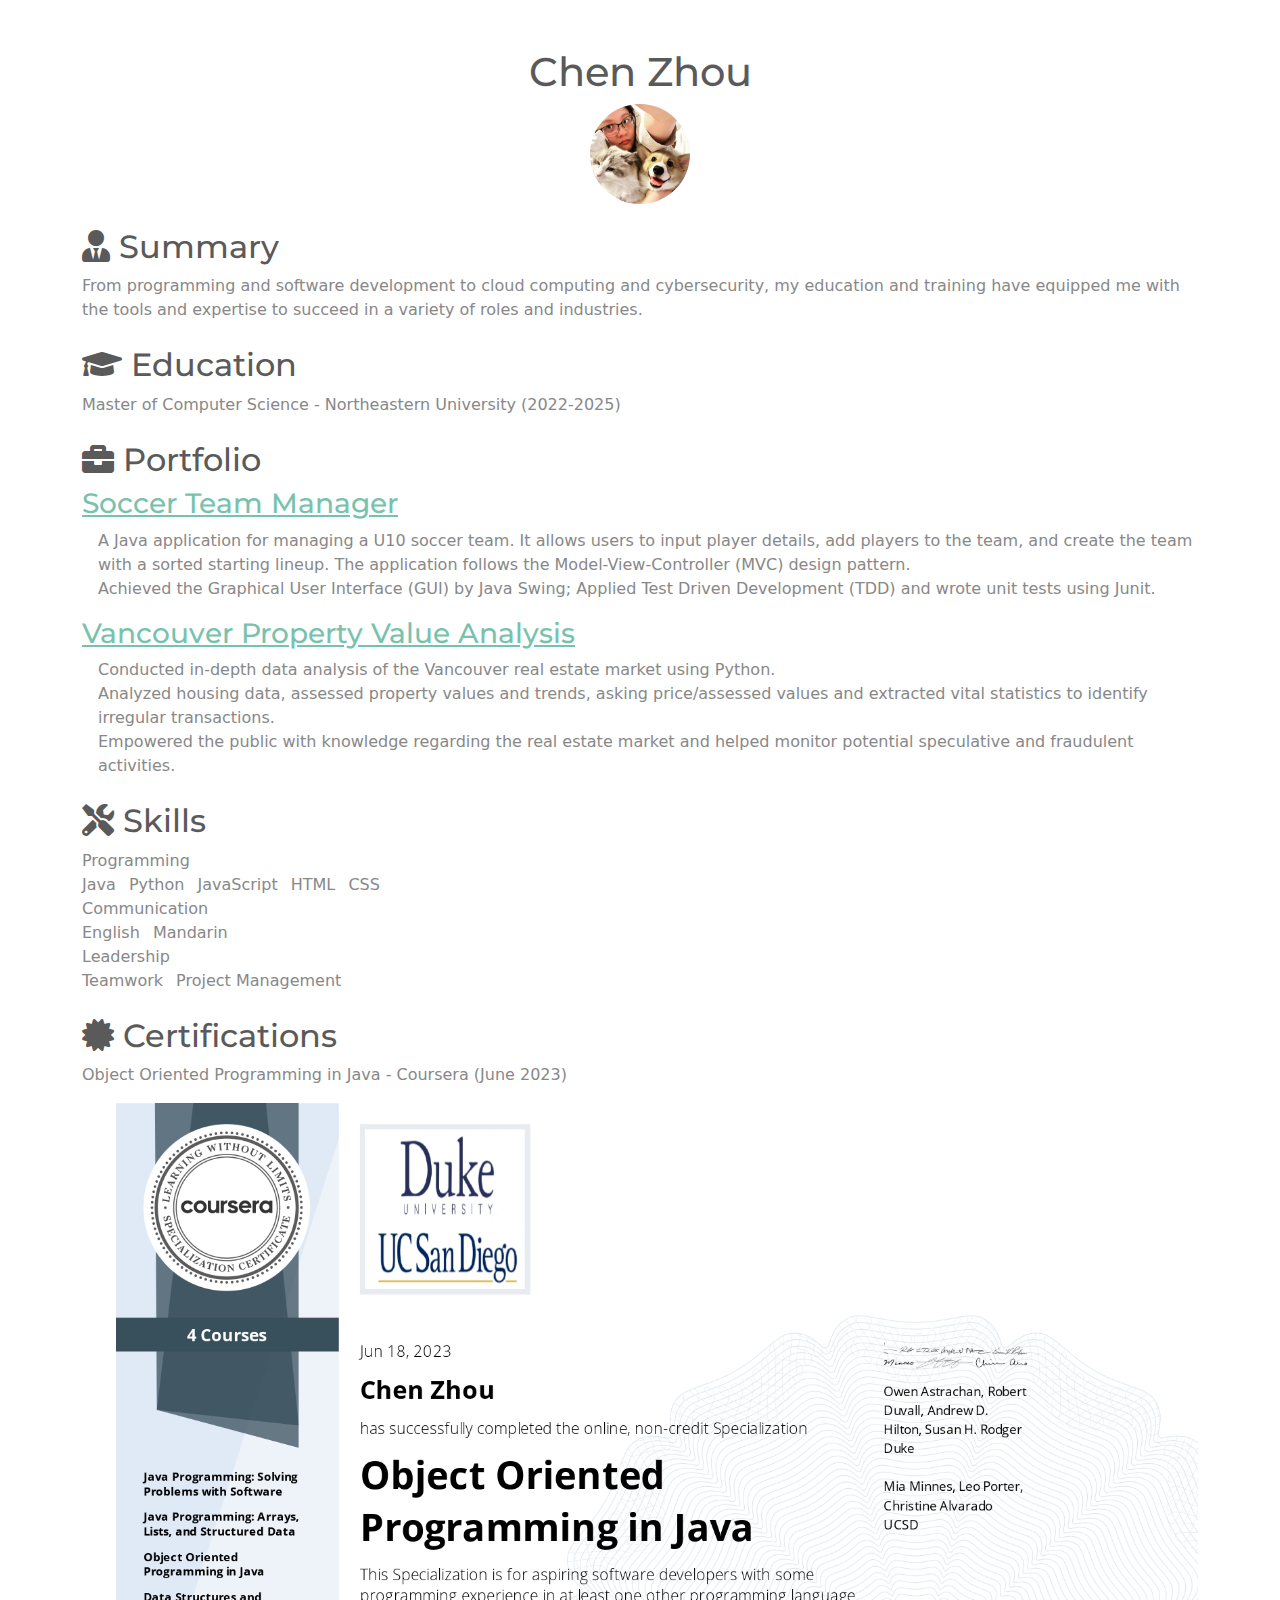
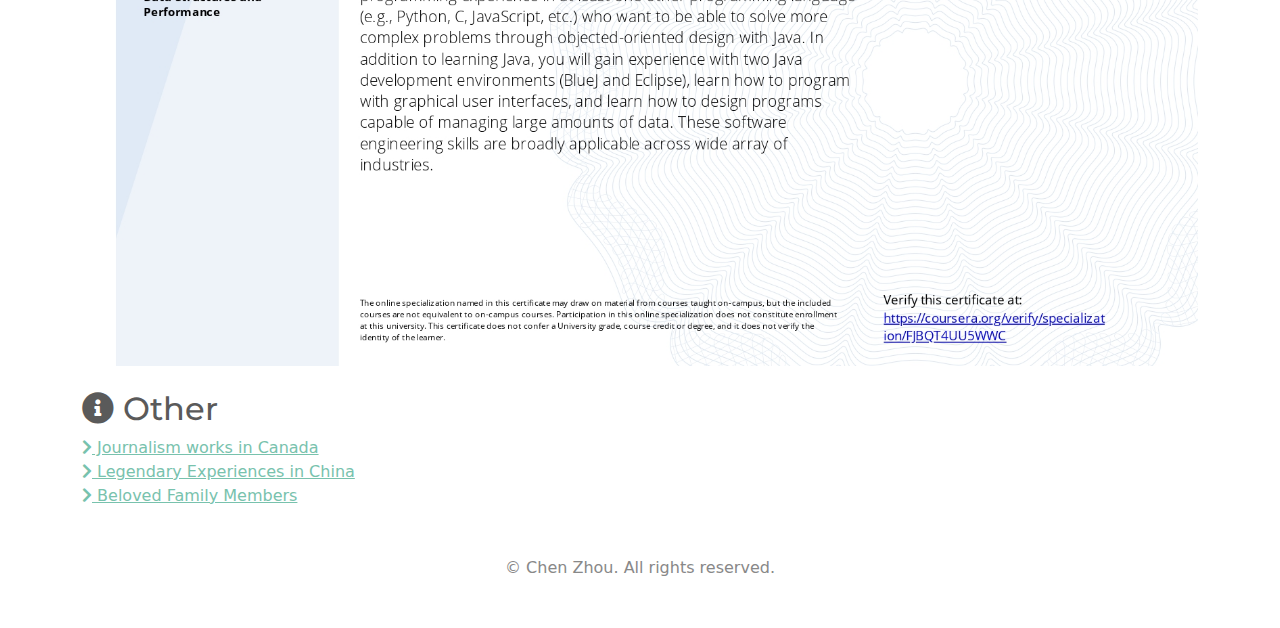
==== index.html @ 852b9773 "Add files via upload" ====
<!DOCTYPE html>
<html lang="en">
  <head>
    <meta charset="UTF-8" />
    <meta name="viewport" content="width=device-width, initial-scale=1.0" />
    <title>My Resume</title>

    <!-- Bootstrap CSS -->
    <link
      href="https://stackpath.bootstrapcdn.com/bootstrap/4.5.2/css/bootstrap.min.css"
      rel="stylesheet"
    />

    <!-- FontAwesome -->
    <link
      rel="stylesheet"
      href="https://cdnjs.cloudflare.com/ajax/libs/font-awesome/5.15.1/css/all.min.css"
    />
    <link rel="stylesheet" href="./Minty.css" />
  </head>

  <body>
    <div class="container my-5">
      <div class="text-center">
        <h1>Chen Zhou</h1>
        <img
          src="./assets/images/Chen.jpg"
          alt="profile image of Chen"
          class="rounded-circle"
          width="100"
        />
      </div>

      <div class="mt-4">
        <h2><i class="fas fa-user-tie"></i> Summary</h2>
        <p>
          From programming and software development to cloud computing and
          cybersecurity, my education and training have equipped me with the
          tools and expertise to succeed in a variety of roles and industries.
        </p>
      </div>

      <div class="mt-4">
        <h2><i class="fas fa-graduation-cap"></i> Education</h2>
        <ul class="list-unstyled">
          <li>
            Master of Computer Science - Northeastern University (2022-2025)
          </li>
        </ul>
      </div>

      <div class="mt-4">
        <h2><i class="fas fa-briefcase"></i> Portfolio</h2>
        <ul class="list-unstyled">
          <!-- Portfolio 1 -->
          <li class="mb-3">
            <h3>
              <a href="https://github.com/Lenore8963/Building_a_soccer_team.git"
                >Soccer Team Manager</a
              >
            </h3>
            <ul class="list-unstyled ml-3">
              <li>
                A Java application for managing a U10 soccer team. It allows
                users to input player details, add players to the team, and
                create the team with a sorted starting lineup. The application
                follows the Model-View-Controller (MVC) design pattern.
              </li>
              <li>
                Achieved the Graphical User Interface (GUI) by Java Swing;
                Applied Test Driven Development (TDD) and wrote unit tests using
                Junit.
              </li>
            </ul>
          </li>
          <!-- Portfolio 2 -->
          <li>
            <h3>
              <a
                href="https://github.com/Lenore8963/Vancouver_property_values.git"
                >Vancouver Property Value Analysis</a
              >
            </h3>
            <ul class="list-unstyled ml-3">
              <li>
                Conducted in-depth data analysis of the Vancouver real estate
                market using Python.
              </li>
              <li>
                Analyzed housing data, assessed property values and trends,
                asking price/assessed values and extracted vital statistics to
                identify irregular transactions.
              </li>
              <li>
                Empowered the public with knowledge regarding the real estate
                market and helped monitor potential speculative and fraudulent
                activities.
              </li>
            </ul>
          </li>
        </ul>
      </div>

      <div class="mt-4">
        <h2><i class="fas fa-tools"></i> Skills</h2>
        <ul class="list-unstyled">
          <li>
            Programming
            <ul class="list-inline">
              <li class="list-inline-item">Java</li>
              <li class="list-inline-item">Python</li>
              <li class="list-inline-item">JavaScript</li>
              <li class="list-inline-item">HTML</li>
              <li class="list-inline-item">CSS</li>
            </ul>
          </li>
          <li>
            Communication
            <ul class="list-inline">
              <li class="list-inline-item">English</li>
              <li class="list-inline-item">Mandarin</li>
            </ul>
          </li>
          <li>
            Leadership
            <ul class="list-inline">
              <li class="list-inline-item">Teamwork</li>
              <li class="list-inline-item">Project Management</li>
            </ul>
          </li>
        </ul>
      </div>

      <div class="mt-4">
        <h2><i class="fas fa-certificate"></i> Certifications</h2>
        <ul class="list-unstyled">
          <li class="mb-3">
            Object Oriented Programming in Java - Coursera (June 2023)
          </li>
          <img
            src="./assets/images/Coursera-Java.jpg"
            alt="Java Certification"
            class="img-fluid rounded"
          />
        </ul>
      </div>

      <div class="mt-4">
        <h2><i class="fas fa-info-circle"></i> Other</h2>
        <ul class="list-unstyled">
          <li>
            <a href="./public/journalism-canada.html"
              ><i class="fas fa-chevron-right"></i> Journalism works in
              Canada</a
            >
          </li>
          <li>
            <a href="./public/journalism-china.html"
              ><i class="fas fa-chevron-right"></i> Legendary Experiences in
              China</a
            >
          </li>
          <li>
            <a href="./public/family.html"
              ><i class="fas fa-chevron-right"></i> Beloved Family Members</a
            >
            <!-- </li> -->
            <!-- <li>
            <a href="./contact.html"
              ><i class="fas fa-chevron-right"></i> Contact Me</a
            >
          </li> -->
          </li>
        </ul>
      </div>

      <footer class="mt-5 text-center">
        <p>© Chen Zhou. All rights reserved.</p>
      </footer>
    </div>

    <!-- Bootstrap JS & jQuery -->
    <script src="https://code.jquery.com/jquery-3.5.1.slim.min.js"></script>
    <script src="https://cdn.jsdelivr.net/npm/@popperjs/core@2.9.2/dist/umd/popper.min.js"></script>
    <script src="https://stackpath.bootstrapcdn.com/bootstrap/4.5.2/js/bootstrap.min.js"></script>
  </body>
</html>
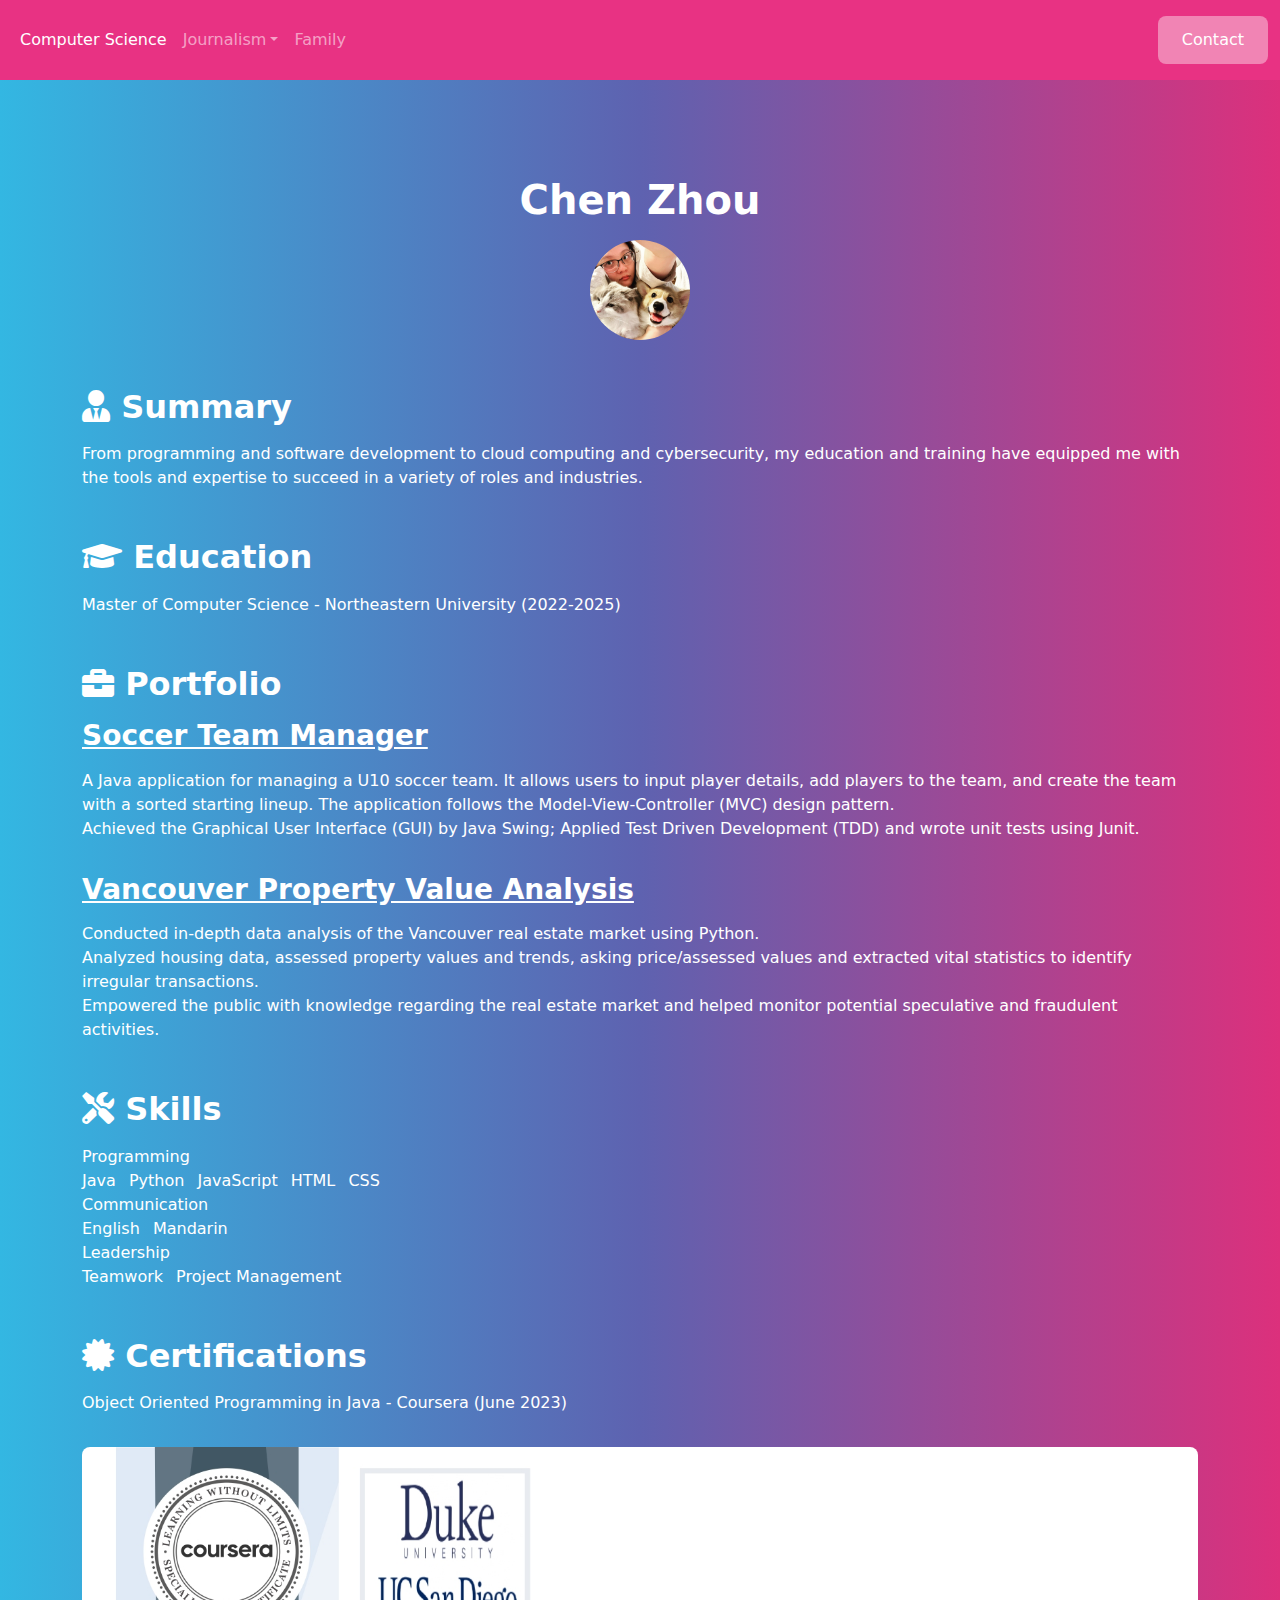
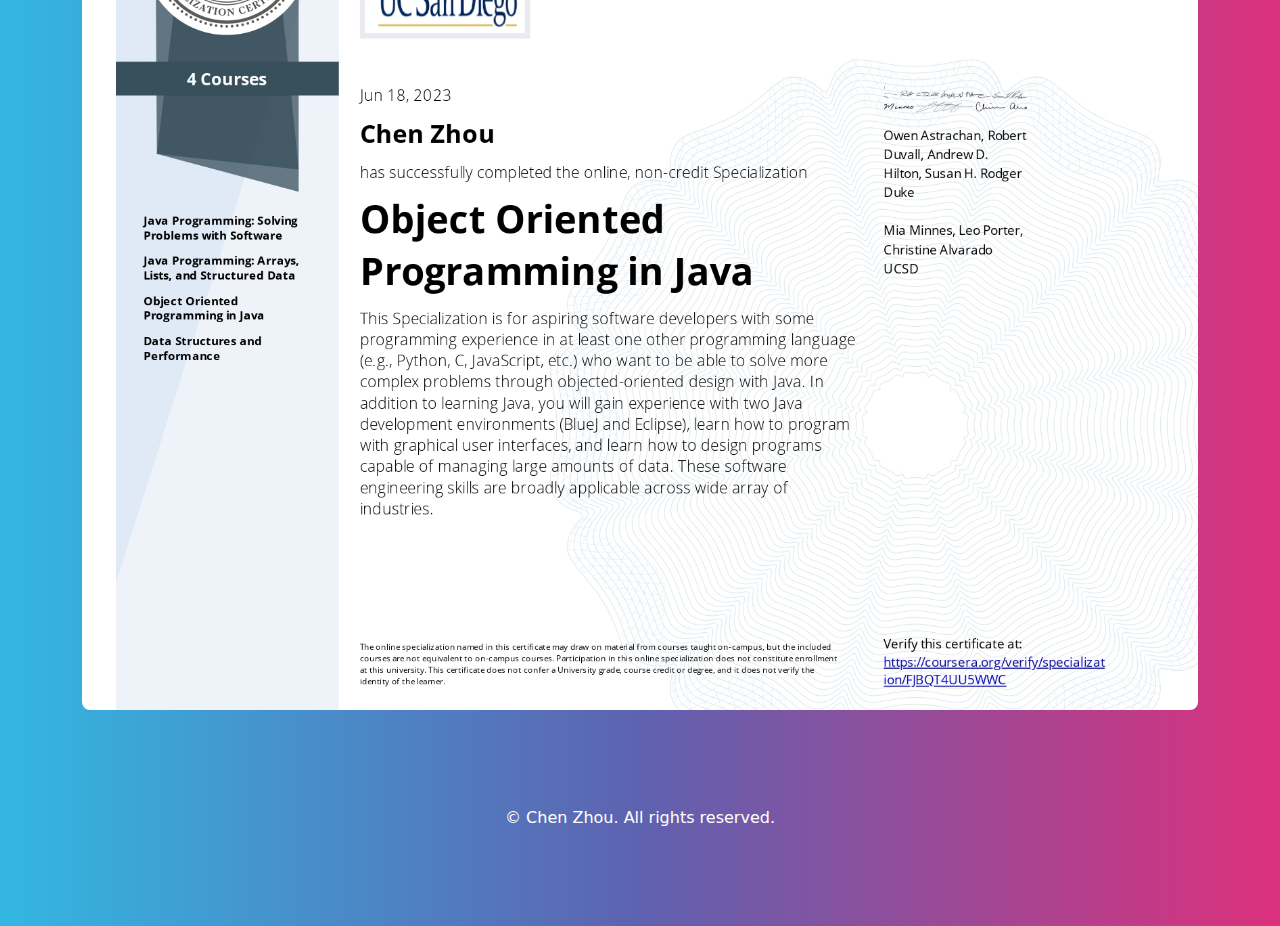
==== commit 1789f696: "quartz" ====
--- a/index.html
+++ b/index.html
@@ -5,21 +5,87 @@
     <meta name="viewport" content="width=device-width, initial-scale=1.0" />
     <title>My Resume</title>
 
-    <!-- Bootstrap CSS -->
-    <link
-      href="https://stackpath.bootstrapcdn.com/bootstrap/4.5.2/css/bootstrap.min.css"
-      rel="stylesheet"
-    />
-
     <!-- FontAwesome -->
     <link
       rel="stylesheet"
       href="https://cdnjs.cloudflare.com/ajax/libs/font-awesome/5.15.1/css/all.min.css"
     />
-    <link rel="stylesheet" href="./Minty.css" />
+    <link rel="stylesheet" href="./Quartz.css" />
   </head>
 
   <body>
+    <!-- Nav bar -->
+    <nav class="navbar navbar-expand-lg bg-primary" data-bs-theme="dark">
+      <div class="container-fluid">
+        <!-- <a class="navbar-brand" href="#">Navbar</a> -->
+        <button
+          class="navbar-toggler"
+          type="button"
+          data-bs-toggle="collapse"
+          data-bs-target="#navbarColor01"
+          aria-controls="navbarColor01"
+          aria-expanded="false"
+          aria-label="Toggle navigation"
+        >
+          <span class="navbar-toggler-icon"></span>
+        </button>
+        <div class="collapse navbar-collapse" id="navbarColor01">
+          <ul class="navbar-nav me-auto">
+            <li class="nav-item">
+              <a class="nav-link active" href="./index.html"
+                >Computer Science
+                <span class="visually-hidden">(current)</span>
+              </a>
+            </li>
+            <li class="nav-item dropdown">
+              <a
+                class="nav-link dropdown-toggle"
+                data-bs-toggle="dropdown"
+                href="#"
+                role="button"
+                aria-haspopup="true"
+                aria-expanded="false"
+                >Journalism</a
+              >
+              <div class="dropdown-menu">
+                <a class="dropdown-item" href="./public/journalism-canada.html"
+                  >Canada</a
+                >
+                <div class="dropdown-divider"></div>
+                <a class="dropdown-item" href="./public/journalism-china.html"
+                  >China</a
+                >
+                <!-- <a class="dropdown-item" href="#">Something else here</a>
+
+                <a class="dropdown-item" href="#">Separated link</a> -->
+              </div>
+            </li>
+            <li class="nav-item">
+              <a class="nav-link" href="./public/family.html">Family</a>
+            </li>
+            <!-- <li class="nav-item">
+              <a class="nav-link" href="#">Pricing</a>
+            </li>
+            <li class="nav-item">
+              <a class="nav-link" href="#">About</a>
+            </li> -->
+          </ul>
+          <form class="d-flex">
+            <!-- <input
+              class="form-control me-sm-2"
+              type="search"
+              placeholder="Search"
+            /> -->
+            <a
+              href="./public/contact.html"
+              class="btn btn-secondary my-2 my-sm-0"
+            >
+              Contact
+            </a>
+          </form>
+        </div>
+      </div>
+    </nav>
     <div class="container my-5">
       <div class="text-center">
         <h1>Chen Zhou</h1>
@@ -145,7 +211,7 @@
         </ul>
       </div>
 
-      <div class="mt-4">
+      <!-- <div class="mt-4">
         <h2><i class="fas fa-info-circle"></i> Other</h2>
         <ul class="list-unstyled">
           <li>
@@ -164,24 +230,22 @@
             <a href="./public/family.html"
               ><i class="fas fa-chevron-right"></i> Beloved Family Members</a
             >
-            <!-- </li> -->
-            <!-- <li>
+            </li>
+            <li>
             <a href="./contact.html"
               ><i class="fas fa-chevron-right"></i> Contact Me</a
             >
-          </li> -->
-          </li>
-        </ul>
-      </div>
+          </li>
+          </li>
+        </ul>
+      </div> -->
 
       <footer class="mt-5 text-center">
         <p>© Chen Zhou. All rights reserved.</p>
       </footer>
     </div>
 
-    <!-- Bootstrap JS & jQuery -->
-    <script src="https://code.jquery.com/jquery-3.5.1.slim.min.js"></script>
-    <script src="https://cdn.jsdelivr.net/npm/@popperjs/core@2.9.2/dist/umd/popper.min.js"></script>
-    <script src="https://stackpath.bootstrapcdn.com/bootstrap/4.5.2/js/bootstrap.min.js"></script>
+    <!-- Bootstrap JS (and its dependencies) -->
+    <script src="https://cdn.jsdelivr.net/npm/bootstrap@5.0.2/dist/js/bootstrap.bundle.min.js"></script>
   </body>
 </html>
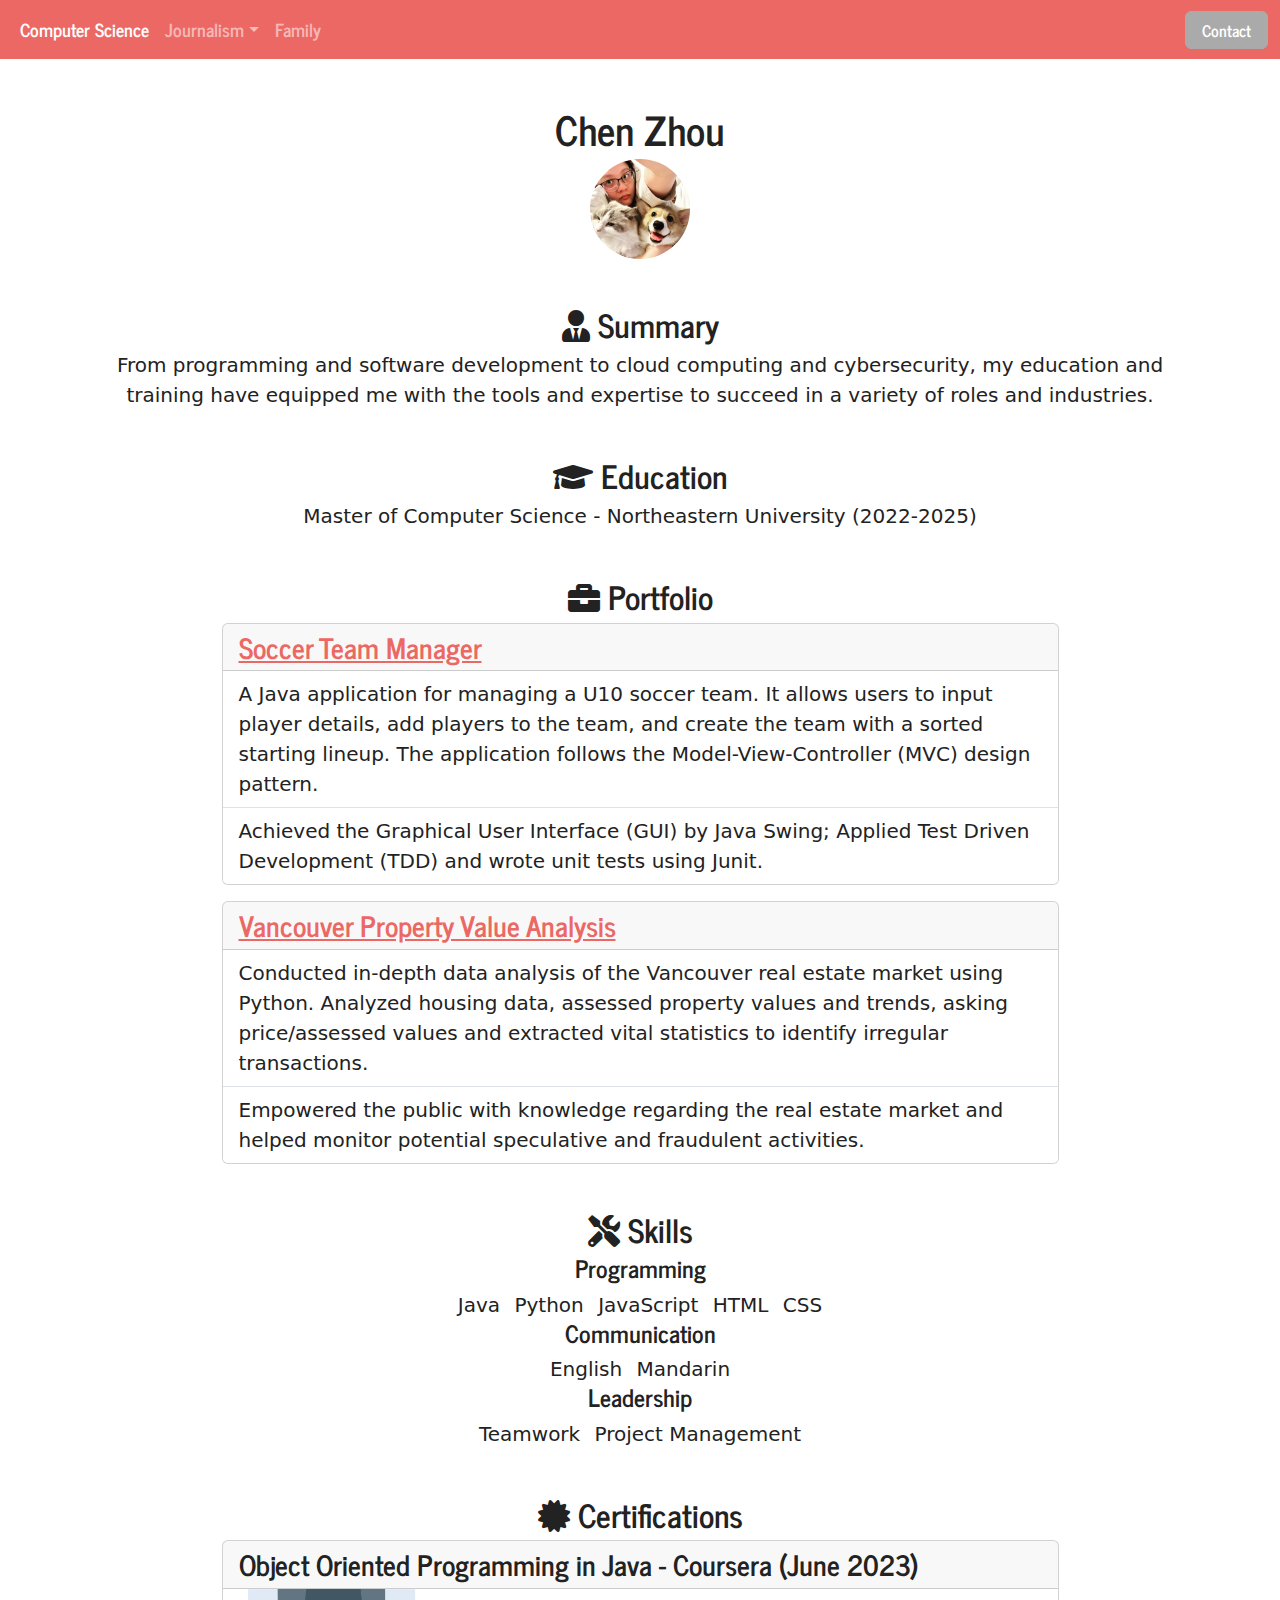
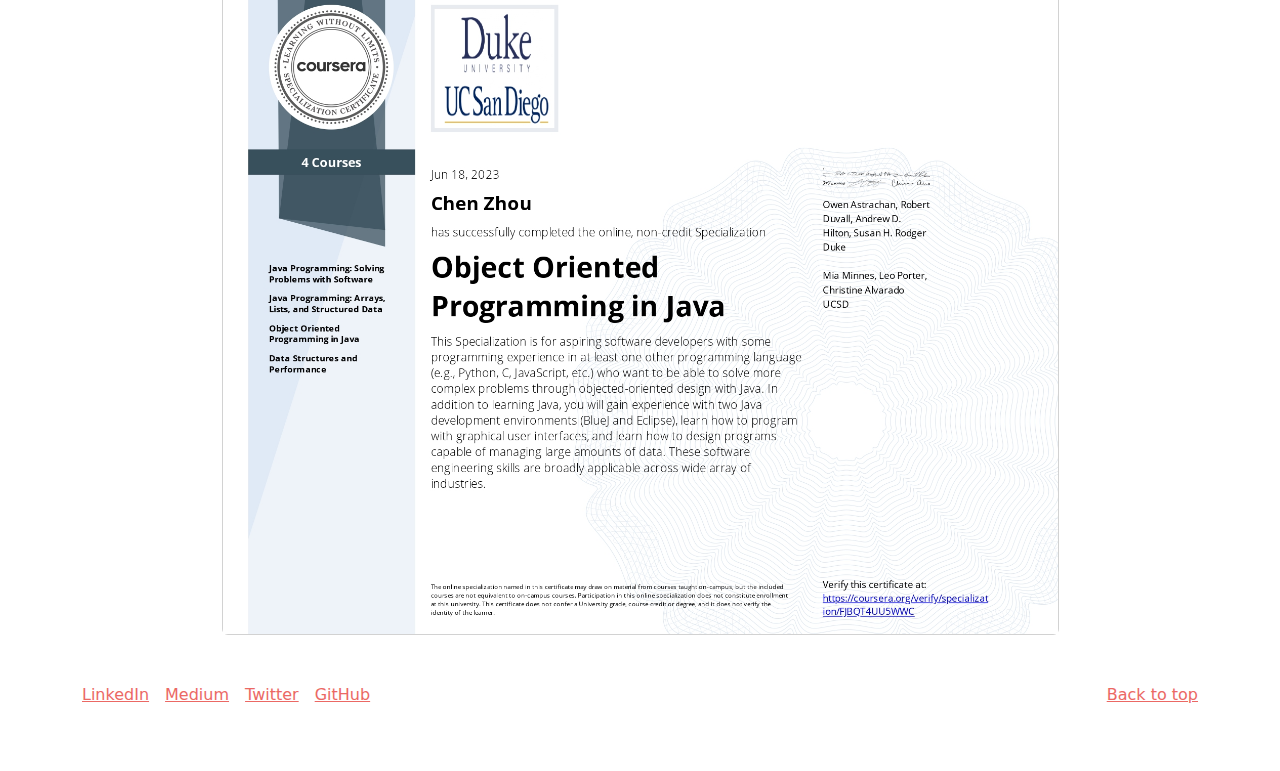
==== commit f0c6dedf: "new design" ====
--- a/index.html
+++ b/index.html
@@ -10,7 +10,7 @@
       rel="stylesheet"
       href="https://cdnjs.cloudflare.com/ajax/libs/font-awesome/5.15.1/css/all.min.css"
     />
-    <link rel="stylesheet" href="./Quartz.css" />
+    <link rel="stylesheet" href="./Journal.css" />
   </head>
 
   <body>
@@ -97,82 +97,90 @@
         />
       </div>
 
-      <div class="mt-4">
+      <div class="my-5 text-center">
         <h2><i class="fas fa-user-tie"></i> Summary</h2>
-        <p>
+        <p class="lead">
           From programming and software development to cloud computing and
           cybersecurity, my education and training have equipped me with the
           tools and expertise to succeed in a variety of roles and industries.
         </p>
       </div>
 
-      <div class="mt-4">
+      <div class="my-5 text-center">
         <h2><i class="fas fa-graduation-cap"></i> Education</h2>
-        <ul class="list-unstyled">
+        <ul class="list-unstyled lead">
           <li>
             Master of Computer Science - Northeastern University (2022-2025)
           </li>
         </ul>
       </div>
 
-      <div class="mt-4">
-        <h2><i class="fas fa-briefcase"></i> Portfolio</h2>
+      <div class="my-5">
+        <h2 class="text-center"><i class="fas fa-briefcase"></i> Portfolio</h2>
+
         <ul class="list-unstyled">
           <!-- Portfolio 1 -->
-          <li class="mb-3">
-            <h3>
-              <a href="https://github.com/Lenore8963/Building_a_soccer_team.git"
-                >Soccer Team Manager</a
-              >
-            </h3>
-            <ul class="list-unstyled ml-3">
-              <li>
-                A Java application for managing a U10 soccer team. It allows
-                users to input player details, add players to the team, and
-                create the team with a sorted starting lineup. The application
-                follows the Model-View-Controller (MVC) design pattern.
-              </li>
-              <li>
-                Achieved the Graphical User Interface (GUI) by Java Swing;
-                Applied Test Driven Development (TDD) and wrote unit tests using
-                Junit.
-              </li>
-            </ul>
-          </li>
+
+          <li>
+            <div class="card mb-3 w-75 mx-auto">
+              <h3 class="card-header">
+                <a
+                  href="https://github.com/Lenore8963/Building_a_soccer_team.git"
+                  >Soccer Team Manager</a
+                >
+              </h3>
+
+              <ul class="list-group list-group-flush lead">
+                <li class="list-group-item">
+                  A Java application for managing a U10 soccer team. It allows
+                  users to input player details, add players to the team, and
+                  create the team with a sorted starting lineup. The application
+                  follows the Model-View-Controller (MVC) design pattern.
+                </li>
+                <li class="list-group-item">
+                  Achieved the Graphical User Interface (GUI) by Java Swing;
+                  Applied Test Driven Development (TDD) and wrote unit tests
+                  using Junit.
+                </li>
+              </ul>
+            </div>
+          </li>
+
           <!-- Portfolio 2 -->
-          <li>
-            <h3>
-              <a
-                href="https://github.com/Lenore8963/Vancouver_property_values.git"
-                >Vancouver Property Value Analysis</a
-              >
-            </h3>
-            <ul class="list-unstyled ml-3">
-              <li>
-                Conducted in-depth data analysis of the Vancouver real estate
-                market using Python.
-              </li>
-              <li>
-                Analyzed housing data, assessed property values and trends,
-                asking price/assessed values and extracted vital statistics to
-                identify irregular transactions.
-              </li>
-              <li>
-                Empowered the public with knowledge regarding the real estate
-                market and helped monitor potential speculative and fraudulent
-                activities.
-              </li>
-            </ul>
-          </li>
-        </ul>
-      </div>
-
-      <div class="mt-4">
-        <h2><i class="fas fa-tools"></i> Skills</h2>
-        <ul class="list-unstyled">
-          <li>
-            Programming
-            <ul class="list-inline">
+
+          <li>
+            <div class="card mb-3 w-75 mx-auto">
+              <h3 class="card-header">
+                <a
+                  href="https://github.com/Lenore8963/Vancouver_property_values.git"
+                  >Vancouver Property Value Analysis</a
+                >
+              </h3>
+
+              <ul class="list-group list-group-flush lead">
+                <li class="list-group-item">
+                  Conducted in-depth data analysis of the Vancouver real estate
+                  market using Python. Analyzed housing data, assessed property
+                  values and trends, asking price/assessed values and extracted
+                  vital statistics to identify irregular transactions.
+                </li>
+                <li class="list-group-item">
+                  Empowered the public with knowledge regarding the real estate
+                  market and helped monitor potential speculative and fraudulent
+                  activities.
+                </li>
+              </ul>
+            </div>
+          </li>
+        </ul>
+      </div>
+      <div class="my-5">
+        <h2 class="text-center"><i class="fas fa-tools"></i> Skills</h2>
+
+        <ul class="list-unstyled text-center">
+          <li>
+            <h4>Programming</h4>
+            <ul class="list-inline lead">
               <li class="list-inline-item">Java</li>
               <li class="list-inline-item">Python</li>
               <li class="list-inline-item">JavaScript</li>
@@ -181,15 +189,15 @@
             </ul>
           </li>
           <li>
-            Communication
-            <ul class="list-inline">
+            <h4>Communication</h4>
+            <ul class="list-inline lead">
               <li class="list-inline-item">English</li>
               <li class="list-inline-item">Mandarin</li>
             </ul>
           </li>
           <li>
-            Leadership
-            <ul class="list-inline">
+            <h4>Leadership</h4>
+            <ul class="list-inline lead">
               <li class="list-inline-item">Teamwork</li>
               <li class="list-inline-item">Project Management</li>
             </ul>
@@ -197,17 +205,26 @@
         </ul>
       </div>
 
-      <div class="mt-4">
-        <h2><i class="fas fa-certificate"></i> Certifications</h2>
+      <div class="my-5">
+        <h2 class="text-center">
+          <i class="fas fa-certificate"></i> Certifications
+        </h2>
+
         <ul class="list-unstyled">
-          <li class="mb-3">
-            Object Oriented Programming in Java - Coursera (June 2023)
-          </li>
-          <img
-            src="./assets/images/Coursera-Java.jpg"
-            alt="Java Certification"
-            class="img-fluid rounded"
-          />
+          <li>
+            <div class="card mb-3 w-75 mx-auto">
+              <h3 class="card-header">
+                Object Oriented Programming in Java - Coursera (June 2023)
+              </h3>
+
+              <img
+                src="./assets/images/Coursera-Java.jpg"
+                alt="Java Certification"
+                class="d-block user-select-none"
+                width="100%"
+              />
+            </div>
+          </li>
         </ul>
       </div>
 
@@ -240,8 +257,31 @@
         </ul>
       </div> -->
 
-      <footer class="mt-5 text-center">
-        <p>© Chen Zhou. All rights reserved.</p>
+      <footer id="footer">
+        <div class="row">
+          <div class="col-lg-12 d-flex justify-content-between">
+            <!-- Main Links -->
+            <ul class="list-unstyled d-flex">
+              <li class="me-3">
+                <a href="https://www.linkedin.com/in/chen-zhou-4333b047/"
+                  >LinkedIn</a
+                >
+              </li>
+              <li class="me-3">
+                <a href="https://tangchuanc.medium.com/">Medium</a>
+              </li>
+              <li class="me-3">
+                <a href="https://twitter.com/chenzhou63">Twitter</a>
+              </li>
+              <li><a href="https://github.com/Lenore8963">GitHub</a></li>
+            </ul>
+
+            <!-- Back to Top Link -->
+            <ul class="list-unstyled">
+              <li class="float-end"><a href="#top">Back to top</a></li>
+            </ul>
+          </div>
+        </div>
       </footer>
     </div>
 
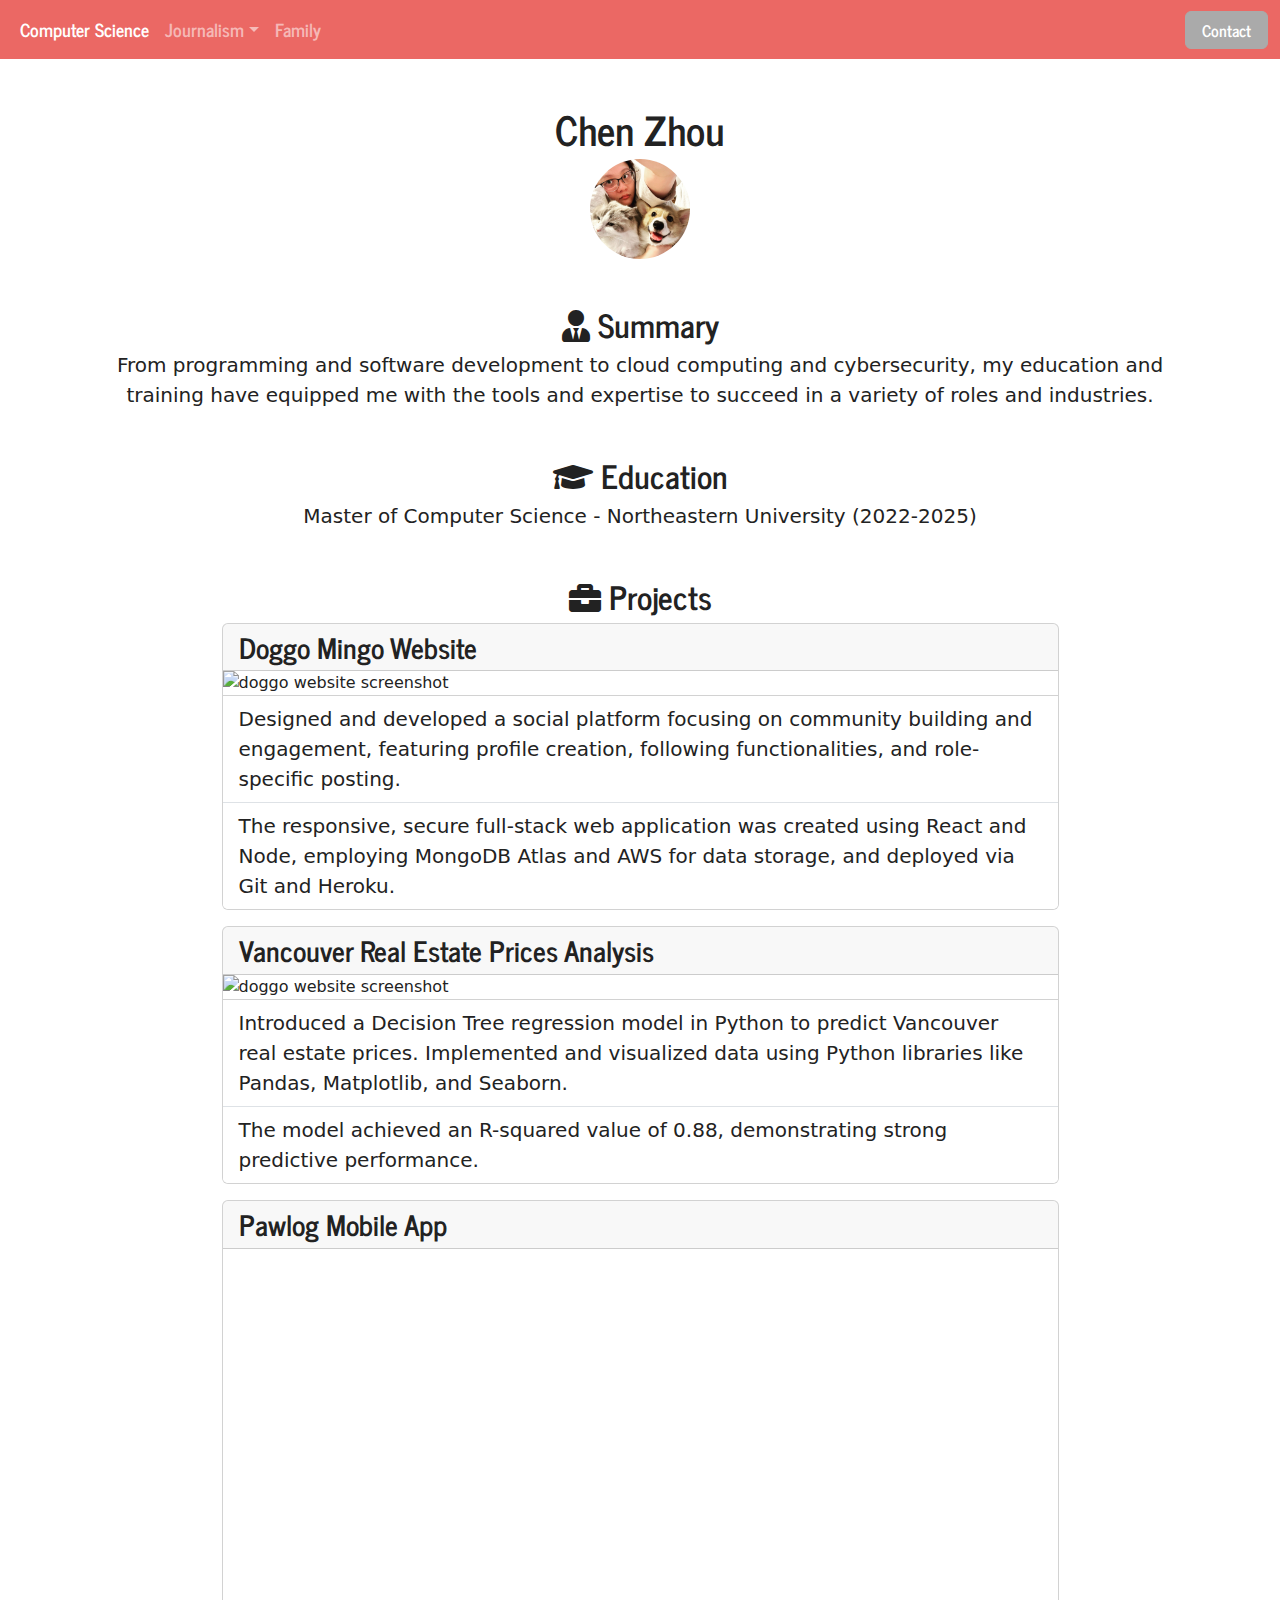
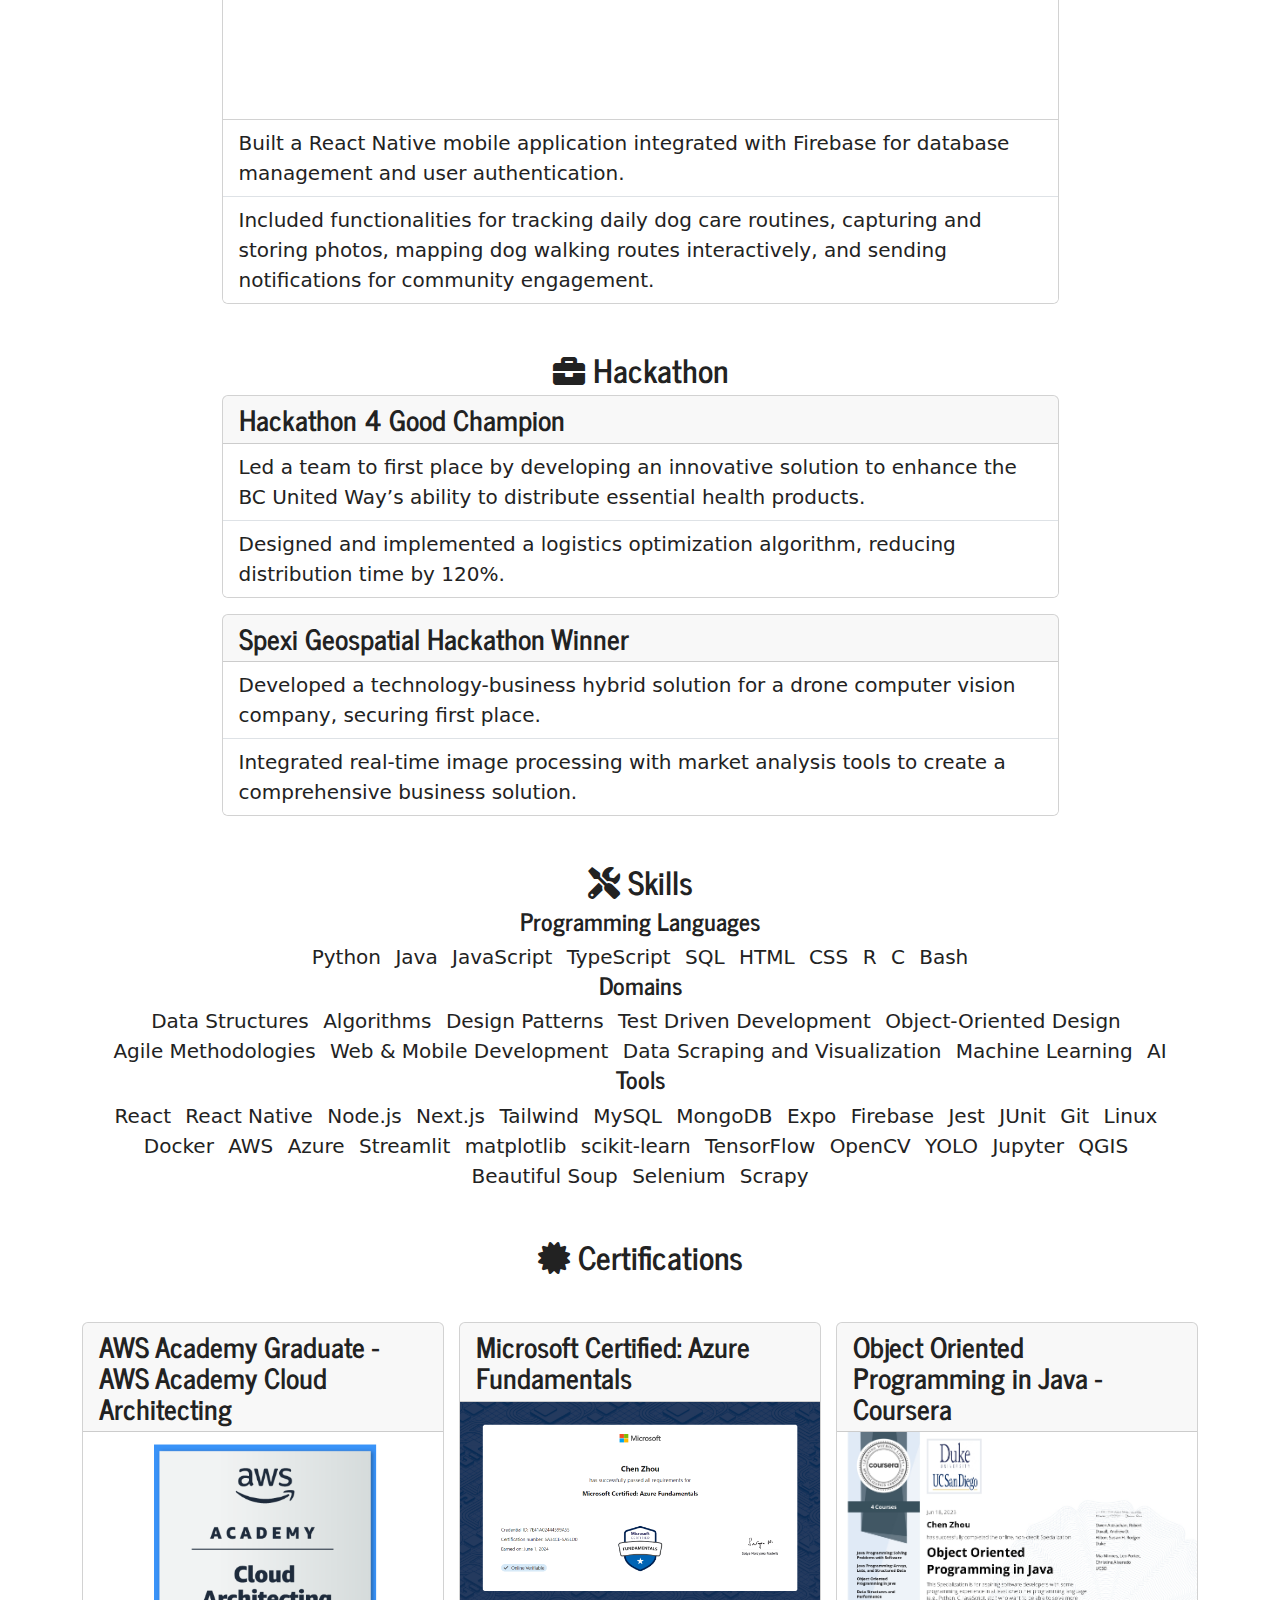
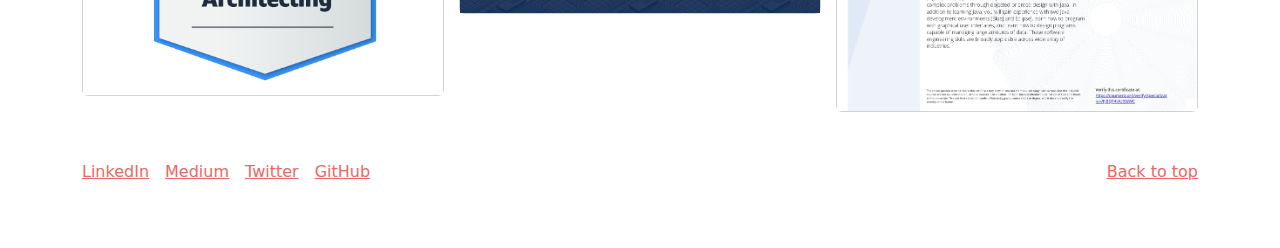
==== commit 01fdbc34: "update contents" ====
--- a/index.html
+++ b/index.html
@@ -11,6 +11,8 @@
       href="https://cdnjs.cloudflare.com/ajax/libs/font-awesome/5.15.1/css/all.min.css"
     />
     <link rel="stylesheet" href="./Journal.css" />
+    <link rel="stylesheet" href="./style.css" />
+    <link rel="stylesheet" href="./public/waterfall-list.css" />
   </head>
 
   <body>
@@ -87,7 +89,7 @@
       </div>
     </nav>
     <div class="container my-5">
-      <div class="text-center">
+      <div class="text-center my-5">
         <h1>Chen Zhou</h1>
         <img
           src="./assets/images/Chen.jpg"
@@ -116,31 +118,30 @@
       </div>
 
       <div class="my-5">
-        <h2 class="text-center"><i class="fas fa-briefcase"></i> Portfolio</h2>
+        <h2 class="text-center"><i class="fas fa-briefcase"></i> Projects</h2>
 
         <ul class="list-unstyled">
           <!-- Portfolio 1 -->
 
           <li>
             <div class="card mb-3 w-75 mx-auto">
-              <h3 class="card-header">
-                <a
-                  href="https://github.com/Lenore8963/Building_a_soccer_team.git"
-                  >Soccer Team Manager</a
-                >
-              </h3>
-
+              <h3 class="card-header">Doggo Mingo Website</h3>
+              <img
+                src="./assets/images/doggo-website.gif"
+                alt="doggo website screenshot"
+                class="d-block user-select-none"
+                width="100%"
+              />
               <ul class="list-group list-group-flush lead">
                 <li class="list-group-item">
-                  A Java application for managing a U10 soccer team. It allows
-                  users to input player details, add players to the team, and
-                  create the team with a sorted starting lineup. The application
-                  follows the Model-View-Controller (MVC) design pattern.
-                </li>
-                <li class="list-group-item">
-                  Achieved the Graphical User Interface (GUI) by Java Swing;
-                  Applied Test Driven Development (TDD) and wrote unit tests
-                  using Junit.
+                  Designed and developed a social platform focusing on community
+                  building and engagement, featuring profile creation, following
+                  functionalities, and role-specific posting.
+                </li>
+                <li class="list-group-item">
+                  The responsive, secure full-stack web application was created
+                  using React and Node, employing MongoDB Atlas and AWS for data
+                  storage, and deployed via Git and Heroku.
                 </li>
               </ul>
             </div>
@@ -150,56 +151,165 @@
 
           <li>
             <div class="card mb-3 w-75 mx-auto">
-              <h3 class="card-header">
-                <a
-                  href="https://github.com/Lenore8963/Vancouver_property_values.git"
-                  >Vancouver Property Value Analysis</a
-                >
-              </h3>
-
+              <h3 class="card-header">Vancouver Real Estate Prices Analysis</h3>
+              <img
+                src="./assets/images/decision-tree.gif"
+                alt="doggo website screenshot"
+                class="d-block user-select-none"
+                width="100%"
+              />
               <ul class="list-group list-group-flush lead">
                 <li class="list-group-item">
-                  Conducted in-depth data analysis of the Vancouver real estate
-                  market using Python. Analyzed housing data, assessed property
-                  values and trends, asking price/assessed values and extracted
-                  vital statistics to identify irregular transactions.
-                </li>
-                <li class="list-group-item">
-                  Empowered the public with knowledge regarding the real estate
-                  market and helped monitor potential speculative and fraudulent
-                  activities.
+                  Introduced a Decision Tree regression model in Python to
+                  predict Vancouver real estate prices. Implemented and
+                  visualized data using Python libraries like Pandas,
+                  Matplotlib, and Seaborn.
+                </li>
+                <li class="list-group-item">
+                  The model achieved an R-squared value of 0.88, demonstrating
+                  strong predictive performance.
                 </li>
               </ul>
             </div>
           </li>
+
+          <!-- Portfolio 3 -->
+
+          <li>
+            <div class="card mb-3 w-75 mx-auto">
+              <h3 class="card-header">Pawlog Mobile App</h3>
+              <div class="responsive-iframe-container">
+                <iframe
+                  src="https://www.youtube.com/embed/5aj6d29A3ys"
+                  frameborder="0"
+                  allow="accelerometer; autoplay; clipboard-write; encrypted-media; gyroscope; picture-in-picture"
+                  allowfullscreen
+                ></iframe>
+              </div>
+              <ul class="list-group list-group-flush lead">
+                <li class="list-group-item">
+                  Built a React Native mobile application integrated with
+                  Firebase for database management and user authentication.
+                </li>
+                <li class="list-group-item">
+                  Included functionalities for tracking daily dog care routines,
+                  capturing and storing photos, mapping dog walking routes
+                  interactively, and sending notifications for community
+                  engagement.
+                </li>
+              </ul>
+            </div>
+          </li>
         </ul>
       </div>
+
+      <div class="my-5">
+        <h2 class="text-center"><i class="fas fa-briefcase"></i> Hackathon</h2>
+
+        <ul class="list-unstyled">
+          <!-- Portfolio 1 -->
+
+          <li>
+            <div class="card mb-3 w-75 mx-auto">
+              <h3 class="card-header">Hackathon 4 Good Champion</h3>
+              <ul class="list-group list-group-flush lead">
+                <li class="list-group-item">
+                  Led a team to first place by developing an innovative solution
+                  to enhance the BC United Way’s ability to distribute essential
+                  health products.
+                </li>
+                <li class="list-group-item">
+                  Designed and implemented a logistics optimization algorithm,
+                  reducing distribution time by 120%.
+                </li>
+              </ul>
+            </div>
+          </li>
+
+          <!-- Portfolio 2 -->
+
+          <li>
+            <div class="card mb-3 w-75 mx-auto">
+              <h3 class="card-header">Spexi Geospatial Hackathon Winner</h3>
+              <ul class="list-group list-group-flush lead">
+                <li class="list-group-item">
+                  Developed a technology-business hybrid solution for a drone
+                  computer vision company, securing first place.
+                </li>
+                <li class="list-group-item">
+                  Integrated real-time image processing with market analysis
+                  tools to create a comprehensive business solution.
+                </li>
+              </ul>
+            </div>
+          </li>
+        </ul>
+      </div>
+
       <div class="my-5">
         <h2 class="text-center"><i class="fas fa-tools"></i> Skills</h2>
 
         <ul class="list-unstyled text-center">
           <li>
-            <h4>Programming</h4>
+            <h4>Programming Languages</h4>
             <ul class="list-inline lead">
+              <li class="list-inline-item">Python</li>
               <li class="list-inline-item">Java</li>
-              <li class="list-inline-item">Python</li>
               <li class="list-inline-item">JavaScript</li>
+              <li class="list-inline-item">TypeScript</li>
+              <li class="list-inline-item">SQL</li>
               <li class="list-inline-item">HTML</li>
               <li class="list-inline-item">CSS</li>
+              <li class="list-inline-item">R</li>
+              <li class="list-inline-item">C</li>
+              <li class="list-inline-item">Bash</li>
             </ul>
           </li>
           <li>
-            <h4>Communication</h4>
+            <h4>Domains</h4>
             <ul class="list-inline lead">
-              <li class="list-inline-item">English</li>
-              <li class="list-inline-item">Mandarin</li>
+              <li class="list-inline-item">Data Structures</li>
+              <li class="list-inline-item">Algorithms</li>
+              <li class="list-inline-item">Design Patterns</li>
+              <li class="list-inline-item">Test Driven Development</li>
+              <li class="list-inline-item">Object-Oriented Design</li>
+              <li class="list-inline-item">Agile Methodologies</li>
+              <li class="list-inline-item">Web & Mobile Development</li>
+              <li class="list-inline-item">Data Scraping and Visualization</li>
+              <li class="list-inline-item">Machine Learning</li>
+              <li class="list-inline-item">AI</li>
             </ul>
           </li>
           <li>
-            <h4>Leadership</h4>
+            <h4>Tools</h4>
             <ul class="list-inline lead">
-              <li class="list-inline-item">Teamwork</li>
-              <li class="list-inline-item">Project Management</li>
+              <li class="list-inline-item">React</li>
+              <li class="list-inline-item">React Native</li>
+              <li class="list-inline-item">Node.js</li>
+              <li class="list-inline-item">Next.js</li>
+              <li class="list-inline-item">Tailwind</li>
+              <li class="list-inline-item">MySQL</li>
+              <li class="list-inline-item">MongoDB</li>
+              <li class="list-inline-item">Expo</li>
+              <li class="list-inline-item">Firebase</li>
+              <li class="list-inline-item">Jest</li>
+              <li class="list-inline-item">JUnit</li>
+              <li class="list-inline-item">Git</li>
+              <li class="list-inline-item">Linux</li>
+              <li class="list-inline-item">Docker</li>
+              <li class="list-inline-item">AWS</li>
+              <li class="list-inline-item">Azure</li>
+              <li class="list-inline-item">Streamlit</li>
+              <li class="list-inline-item">matplotlib</li>
+              <li class="list-inline-item">scikit-learn</li>
+              <li class="list-inline-item">TensorFlow</li>
+              <li class="list-inline-item">OpenCV</li>
+              <li class="list-inline-item">YOLO</li>
+              <li class="list-inline-item">Jupyter</li>
+              <li class="list-inline-item">QGIS</li>
+              <li class="list-inline-item">Beautiful Soup</li>
+              <li class="list-inline-item">Selenium</li>
+              <li class="list-inline-item">Scrapy</li>
             </ul>
           </li>
         </ul>
@@ -209,24 +319,66 @@
         <h2 class="text-center">
           <i class="fas fa-certificate"></i> Certifications
         </h2>
-
-        <ul class="list-unstyled">
-          <li>
-            <div class="card mb-3 w-75 mx-auto">
+      </div>
+
+      <ul class="my-5 list-unstyled">
+        <div class="waterfall">
+          <li>
+            <div class="card mx-auto">
               <h3 class="card-header">
-                Object Oriented Programming in Java - Coursera (June 2023)
+                AWS Academy Graduate - AWS Academy Cloud Architecting
               </h3>
 
-              <img
-                src="./assets/images/Coursera-Java.jpg"
-                alt="Java Certification"
-                class="d-block user-select-none"
-                width="100%"
-              />
-            </div>
-          </li>
-        </ul>
-      </div>
+              <a
+                href="https://www.credly.com/badges/65a42e9e-0028-42ef-af4e-cb822399e831/linked_in_profile"
+                target="_blank"
+              >
+                <img
+                  src="./assets/images/AWS.png"
+                  alt="Azure Certification"
+                  class="d-block user-select-none"
+                  width="100%"
+              /></a>
+            </div>
+          </li>
+          <li>
+            <div class="card mx-auto">
+              <h3 class="card-header">
+                Microsoft Certified: Azure Fundamentals
+              </h3>
+
+              <a
+                href="https://learn.microsoft.com/api/credentials/share/en-us/ChenZhou-9383/7E41A02444599A55?sharingId=EBA5A47ACFDBDFBE"
+                target="_blank"
+              >
+                <img
+                  src="./assets/images/azure.png"
+                  alt="Azure Certification"
+                  class="d-block user-select-none"
+                  width="100%"
+              /></a>
+            </div>
+          </li>
+          <li>
+            <div class="card mx-auto">
+              <h3 class="card-header">
+                Object Oriented Programming in Java - Coursera
+              </h3>
+
+              <a
+                href="https://coursera.org/verify/specialization/FJBQT4UU5WWC"
+                target="_blank"
+              >
+                <img
+                  src="./assets/images/Coursera-Java.jpg"
+                  alt="Java Certification"
+                  class="d-block user-select-none"
+                  width="100%"
+              /></a>
+            </div>
+          </li>
+        </div>
+      </ul>
 
       <!-- <div class="mt-4">
         <h2><i class="fas fa-info-circle"></i> Other</h2>
@@ -263,17 +415,27 @@
             <!-- Main Links -->
             <ul class="list-unstyled d-flex">
               <li class="me-3">
-                <a href="https://www.linkedin.com/in/chen-zhou-4333b047/"
+                <a
+                  href="https://www.linkedin.com/in/chen-zhou-4333b047/"
+                  target="_blank"
                   >LinkedIn</a
                 >
               </li>
               <li class="me-3">
-                <a href="https://tangchuanc.medium.com/">Medium</a>
+                <a href="https://tangchuanc.medium.com/" target="_blank"
+                  >Medium</a
+                >
               </li>
               <li class="me-3">
-                <a href="https://twitter.com/chenzhou63">Twitter</a>
+                <a href="https://twitter.com/chenzhou63" target="_blank"
+                  >Twitter</a
+                >
               </li>
-              <li><a href="https://github.com/Lenore8963">GitHub</a></li>
+              <li>
+                <a href="https://github.com/Lenore8963" target="_blank"
+                  >GitHub</a
+                >
+              </li>
             </ul>
 
             <!-- Back to Top Link -->
--- a/style.css
+++ b/style.css
@@ -0,0 +1,16 @@
+.responsive-iframe-container {
+  position: relative;
+  width: 100%;
+  padding-bottom: 56.25%; /* Aspect ratio: 16:9 */
+  height: 0;
+  overflow: hidden;
+}
+
+.responsive-iframe-container iframe {
+  position: absolute;
+  top: 0;
+  left: 0;
+  width: 100%;
+  height: 100%;
+  border: 0;
+}
--- a/public/waterfall-list.css
+++ b/public/waterfall-list.css
@@ -0,0 +1,31 @@
+.waterfall {
+  /* Adjust this for the number of columns you want */
+  column-count: 3;
+  column-gap: 15px;
+}
+
+/* For medium-sized screens */
+@media (min-width: 768px) and (max-width: 991.98px) {
+  .waterfall {
+    column-count: 2; /* 2 columns for medium screens */
+  }
+}
+
+/* For small screens */
+@media (max-width: 767.98px) {
+  .waterfall {
+    column-count: 1; /* 1 column for small screens */
+  }
+}
+
+.waterfall li {
+  width: 100%;
+  margin-bottom: 15px;
+  display: block;
+  transition: transform 0.2s ease;
+  break-inside: avoid;
+}
+
+.waterfall img:hover {
+  transform: scale(1.05);
+}
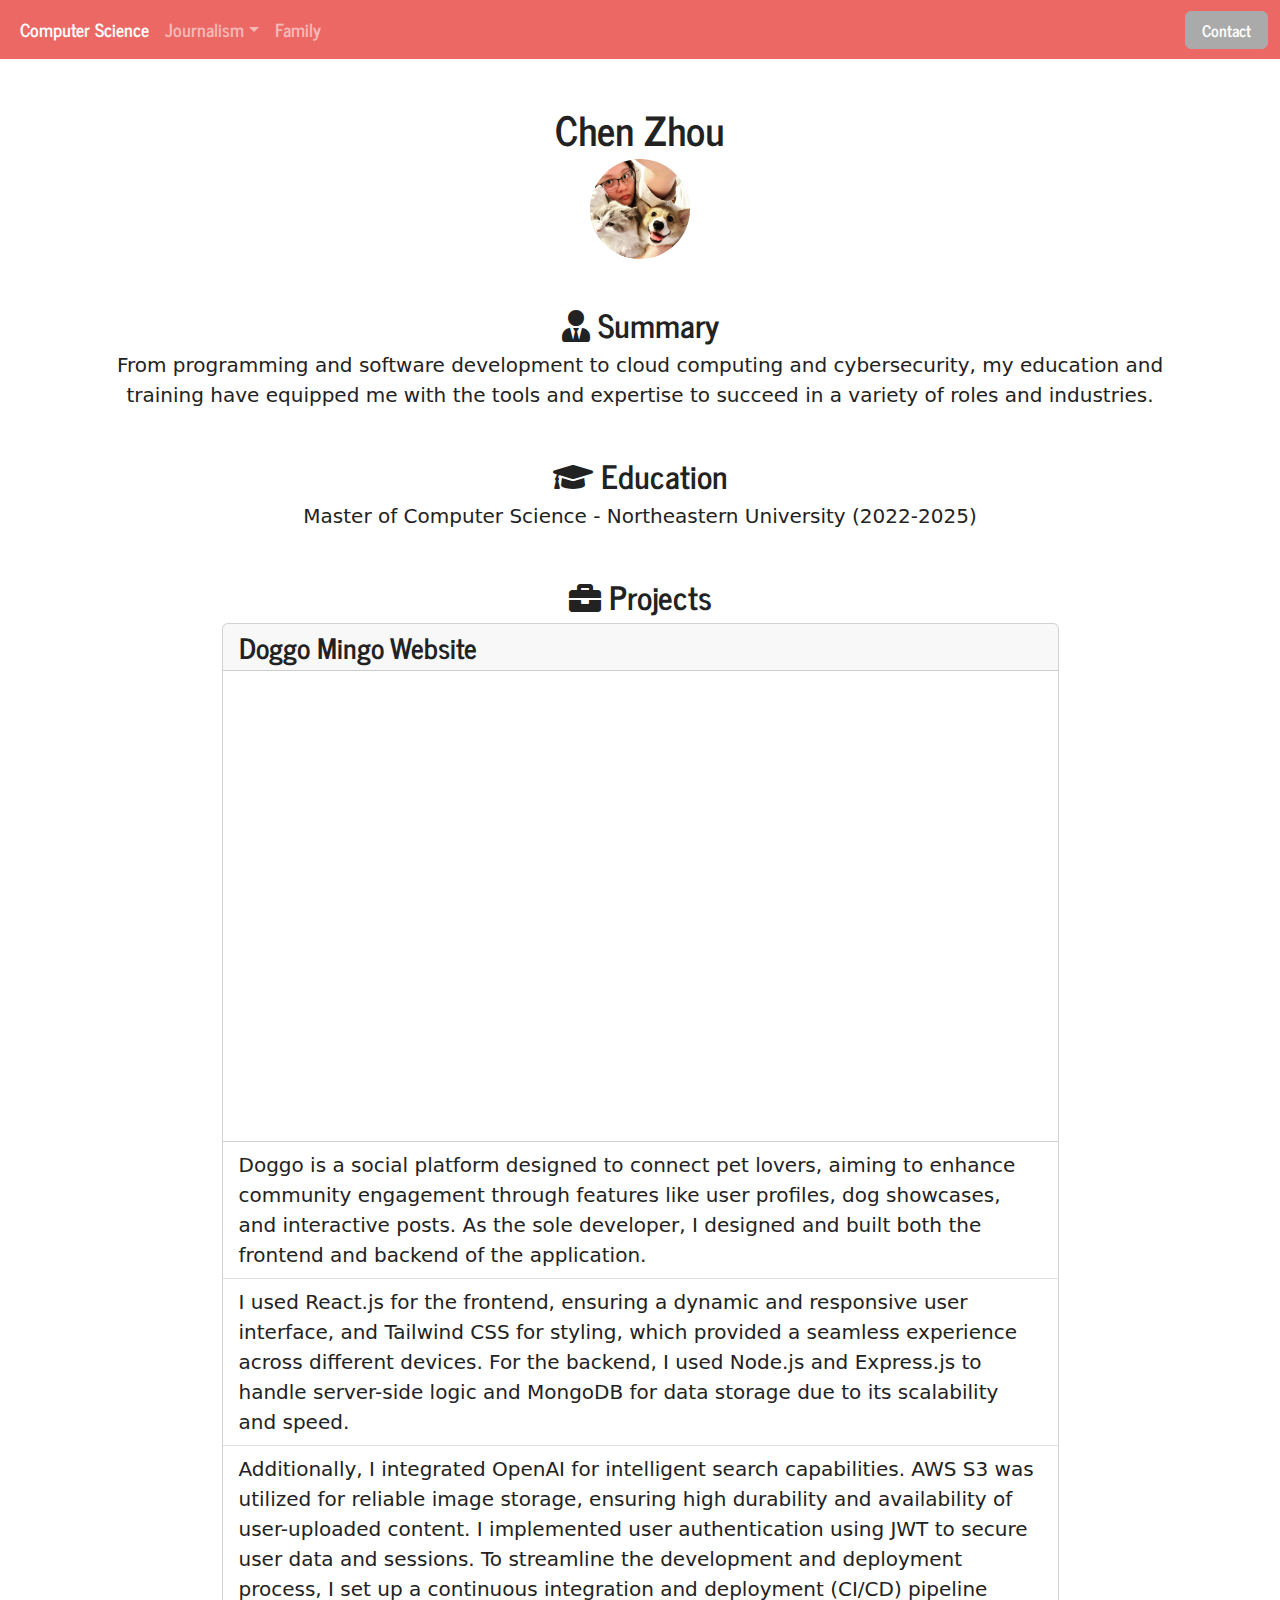
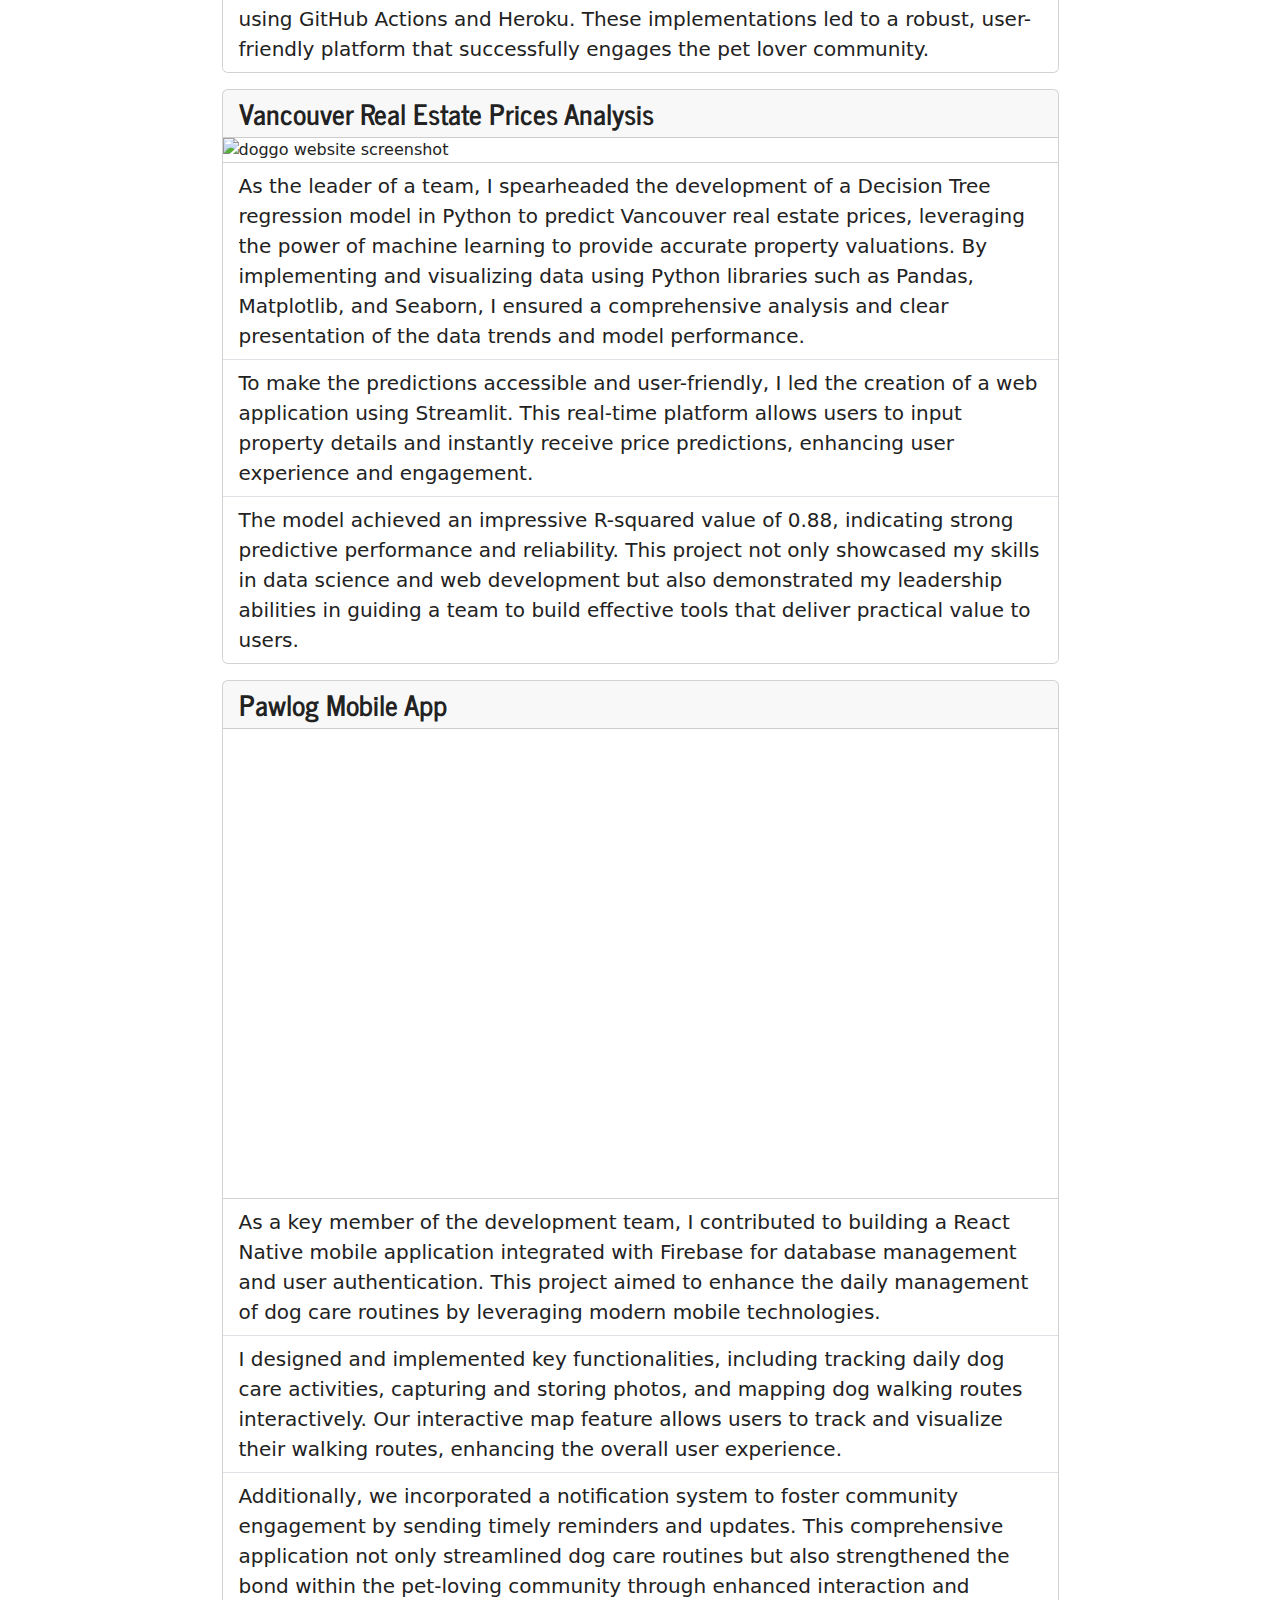
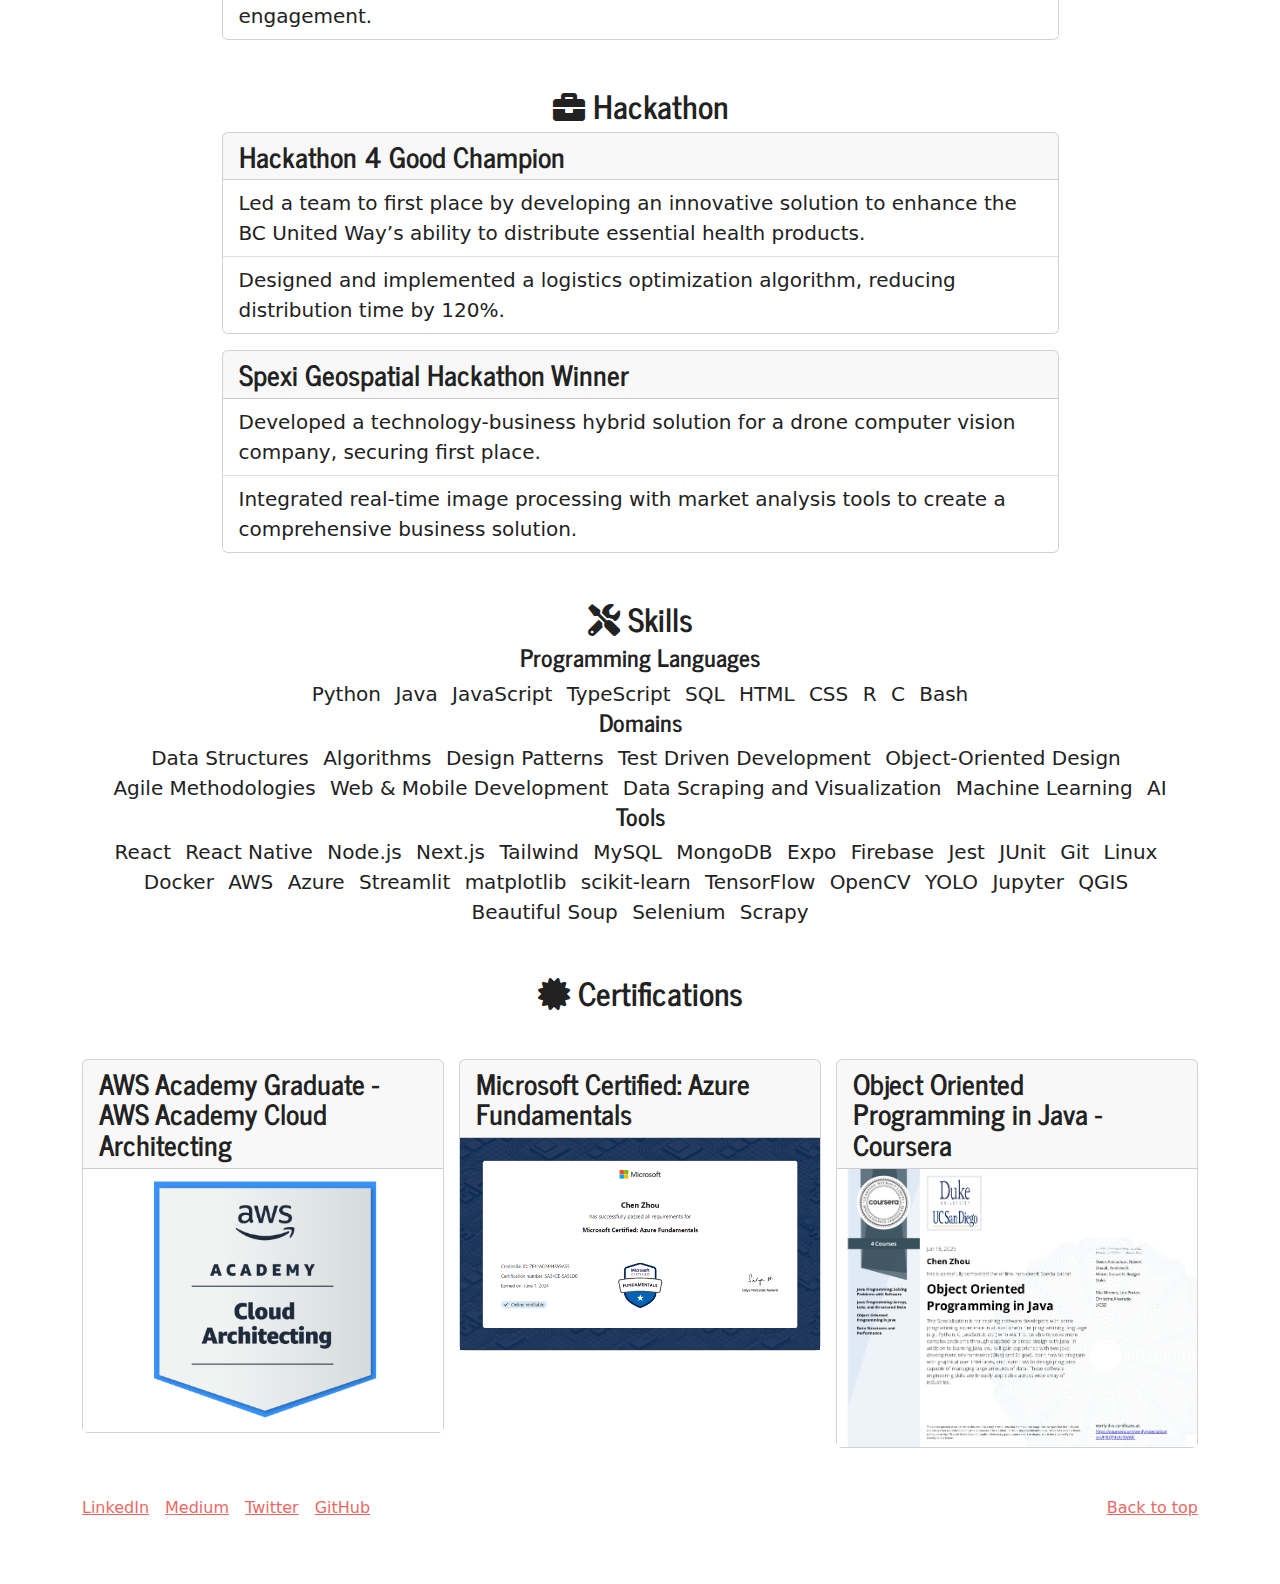
==== commit 2ad07eb5: "Update web project" ====
--- a/index.html
+++ b/index.html
@@ -126,22 +126,40 @@
           <li>
             <div class="card mb-3 w-75 mx-auto">
               <h3 class="card-header">Doggo Mingo Website</h3>
-              <img
-                src="./assets/images/doggo-website.gif"
-                alt="doggo website screenshot"
-                class="d-block user-select-none"
-                width="100%"
-              />
+              <div class="responsive-iframe-container">
+                <iframe
+                  src="https://www.youtube.com/embed/NZmzCv6e5Qw"
+                  frameborder="0"
+                  allow="accelerometer; autoplay; clipboard-write; encrypted-media; gyroscope; picture-in-picture"
+                  allowfullscreen
+                ></iframe>
+              </div>
               <ul class="list-group list-group-flush lead">
                 <li class="list-group-item">
-                  Designed and developed a social platform focusing on community
-                  building and engagement, featuring profile creation, following
-                  functionalities, and role-specific posting.
-                </li>
-                <li class="list-group-item">
-                  The responsive, secure full-stack web application was created
-                  using React and Node, employing MongoDB Atlas and AWS for data
-                  storage, and deployed via Git and Heroku.
+                  Doggo is a social platform designed to connect pet lovers,
+                  aiming to enhance community engagement through features like
+                  user profiles, dog showcases, and interactive posts. As the
+                  sole developer, I designed and built both the frontend and
+                  backend of the application.
+                </li>
+                <li class="list-group-item">
+                  I used React.js for the frontend, ensuring a dynamic and
+                  responsive user interface, and Tailwind CSS for styling, which
+                  provided a seamless experience across different devices. For
+                  the backend, I used Node.js and Express.js to handle
+                  server-side logic and MongoDB for data storage due to its
+                  scalability and speed.
+                </li>
+                <li class="list-group-item">
+                  Additionally, I integrated OpenAI for intelligent search
+                  capabilities. AWS S3 was utilized for reliable image storage,
+                  ensuring high durability and availability of user-uploaded
+                  content. I implemented user authentication using JWT to secure
+                  user data and sessions. To streamline the development and
+                  deployment process, I set up a continuous integration and
+                  deployment (CI/CD) pipeline using GitHub Actions and Heroku.
+                  These implementations led to a robust, user-friendly platform
+                  that successfully engages the pet lover community.
                 </li>
               </ul>
             </div>
@@ -160,14 +178,29 @@
               />
               <ul class="list-group list-group-flush lead">
                 <li class="list-group-item">
-                  Introduced a Decision Tree regression model in Python to
-                  predict Vancouver real estate prices. Implemented and
-                  visualized data using Python libraries like Pandas,
-                  Matplotlib, and Seaborn.
-                </li>
-                <li class="list-group-item">
-                  The model achieved an R-squared value of 0.88, demonstrating
-                  strong predictive performance.
+                  As the leader of a team, I spearheaded the development of a
+                  Decision Tree regression model in Python to predict Vancouver
+                  real estate prices, leveraging the power of machine learning
+                  to provide accurate property valuations. By implementing and
+                  visualizing data using Python libraries such as Pandas,
+                  Matplotlib, and Seaborn, I ensured a comprehensive analysis
+                  and clear presentation of the data trends and model
+                  performance.
+                </li>
+                <li class="list-group-item">
+                  To make the predictions accessible and user-friendly, I led
+                  the creation of a web application using Streamlit. This
+                  real-time platform allows users to input property details and
+                  instantly receive price predictions, enhancing user experience
+                  and engagement.
+                </li>
+                <li class="list-group-item">
+                  The model achieved an impressive R-squared value of 0.88,
+                  indicating strong predictive performance and reliability. This
+                  project not only showcased my skills in data science and web
+                  development but also demonstrated my leadership abilities in
+                  guiding a team to build effective tools that deliver practical
+                  value to users.
                 </li>
               </ul>
             </div>
@@ -188,14 +221,25 @@
               </div>
               <ul class="list-group list-group-flush lead">
                 <li class="list-group-item">
-                  Built a React Native mobile application integrated with
-                  Firebase for database management and user authentication.
-                </li>
-                <li class="list-group-item">
-                  Included functionalities for tracking daily dog care routines,
-                  capturing and storing photos, mapping dog walking routes
-                  interactively, and sending notifications for community
-                  engagement.
+                  As a key member of the development team, I contributed to
+                  building a React Native mobile application integrated with
+                  Firebase for database management and user authentication. This
+                  project aimed to enhance the daily management of dog care
+                  routines by leveraging modern mobile technologies.
+                </li>
+                <li class="list-group-item">
+                  I designed and implemented key functionalities, including
+                  tracking daily dog care activities, capturing and storing
+                  photos, and mapping dog walking routes interactively. Our
+                  interactive map feature allows users to track and visualize
+                  their walking routes, enhancing the overall user experience.
+                </li>
+                <li class="list-group-item">
+                  Additionally, we incorporated a notification system to foster
+                  community engagement by sending timely reminders and updates.
+                  This comprehensive application not only streamlined dog care
+                  routines but also strengthened the bond within the pet-loving
+                  community through enhanced interaction and engagement.
                 </li>
               </ul>
             </div>
